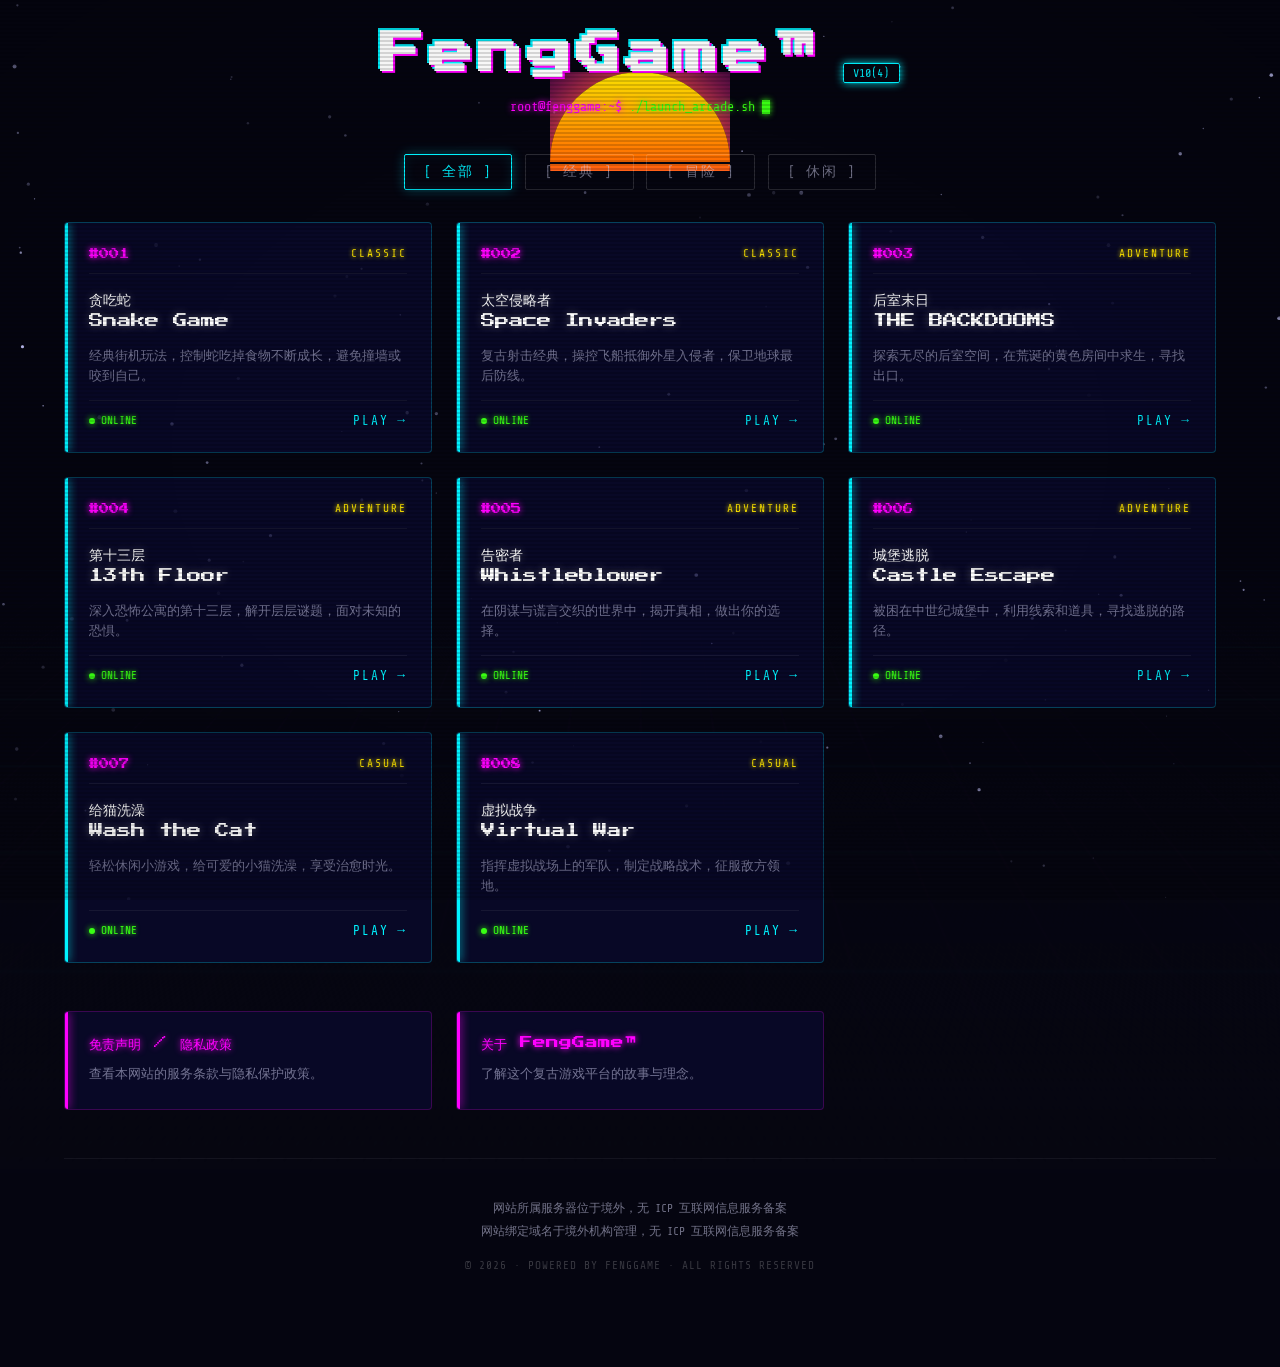
==== index.html @ ce291925 "init" ====
<!DOCTYPE html>
<html lang="zh-CN">
<head>
    <meta charset="UTF-8">
    <meta name="viewport" content="width=device-width, initial-scale=1.0">
    <meta name="description" content="FengGame™ 游戏平台 - 复古街机风格游戏门户">
    <meta name="theme-color" content="#050510">
    <title>FengGame™ — Arcade Terminal</title>
    <link rel="preconnect" href="https://fonts.googleapis.com">
    <link rel="preconnect" href="https://fonts.gstatic.com" crossorigin>
    <link href="https://fonts.googleapis.com/css2?family=Press+Start+2P&family=Share+Tech+Mono&display=swap" rel="stylesheet">
    <style>
        
        *, *::before, *::after { margin: 0; padding: 0; box-sizing: border-box; }

        :root {
            --bg-deep: #050510;
            --bg-mid: #0a0a2e;
            --neon-cyan: #00f3ff;
            --neon-magenta: #ff00ff;
            --neon-yellow: #ffe600;
            --neon-orange: #ff6a00;
            --neon-green: #39ff14;
            --grid-color: rgba(0, 243, 255, 0.15);
            --grid-color-far: rgba(255, 0, 255, 0.08);
            --card-bg: rgba(10, 10, 46, 0.75);
            --card-border: rgba(0, 243, 255, 0.25);
            --text-primary: #e0e0ff;
            --text-dim: rgba(224, 224, 255, 0.5);
            --scanline-color: rgba(0, 0, 0, 0.5);
        }

        html { scroll-behavior: smooth; }

        body {
            font-family: 'Share Tech Mono', 'Courier New', monospace;
            background: var(--bg-deep);
            color: var(--text-primary);
            min-height: 100vh;
            overflow-x: hidden;
            position: relative;
        }

        
        #starfield {
            position: fixed;
            top: 0; left: 0;
            width: 100%; height: 100%;
            z-index: 0;
            pointer-events: none;
        }

        
        .scanlines {
            position: fixed;
            top: 0; left: 0;
            width: 100%; height: 100%;
            z-index: 9999;
            pointer-events: none;
            background: repeating-linear-gradient(
                0deg,
                transparent,
                transparent 2px,
                var(--scanline-color) 2px,
                var(--scanline-color) 4px
            );
            opacity: 0.3;
        }

        .scanlines::after {
            content: '';
            position: absolute;
            top: 0; left: 0;
            width: 100%; height: 100%;
            background: radial-gradient(ellipse at center, transparent 50%, rgba(0,0,0,0.4) 100%);
        }

        
        .grid-floor {
            position: fixed;
            bottom: 0; left: -50%;
            width: 200%; height: 45%;
            z-index: 1;
            pointer-events: none;
            background:
                linear-gradient(180deg, transparent 0%, var(--bg-deep) 100%),
                linear-gradient(90deg, var(--grid-color-far) 1px, transparent 1px),
                linear-gradient(0deg, var(--grid-color) 1px, transparent 1px);
            background-size: 100% 100%, 40px 40px, 40px 40px;
            transform: perspective(500px) rotateX(60deg);
            transform-origin: center top;
            animation: scrollGrid 3s linear infinite;
            mask-image: linear-gradient(to top, rgba(0,0,0,0.6) 0%, transparent 80%);
            -webkit-mask-image: linear-gradient(to top, rgba(0,0,0,0.6) 0%, transparent 80%);
        }

        @keyframes scrollGrid {
            0% { background-position: 0 0, 0 0, 0 0; }
            100% { background-position: 0 0, 0 40px, 0 40px; }
        }

        
        .sun {
            position: fixed;
            top: 8%;
            left: 50%;
            transform: translateX(-50%);
            width: 180px; height: 180px;
            border-radius: 50%;
            background: linear-gradient(180deg, var(--neon-yellow) 0%, var(--neon-orange) 50%, var(--neon-magenta) 100%);
            box-shadow:
                0 0 60px var(--neon-orange),
                0 0 120px var(--neon-magenta),
                0 0 200px rgba(255, 0, 255, 0.3);
            z-index: 0;
            pointer-events: none;
            clip-path: polygon(0 0, 100% 0, 100% 55%, 0 55%);
        }

        .sun::before {
            content: '';
            position: absolute;
            top: 50%; left: 0;
            width: 100%; height: 100%;
            background: repeating-linear-gradient(
                0deg,
                transparent,
                transparent 8px,
                var(--bg-deep) 8px,
                var(--bg-deep) 10px
            );
            clip-path: polygon(0 0, 100% 0, 100% 55%, 0 55%);
        }

        
        .main-wrapper {
            position: relative;
            z-index: 10;
            max-width: 1200px;
            margin: 0 auto;
            padding: 2rem 1.5rem 4rem;
        }

        
        .title-area {
            text-align: center;
            margin-bottom: 1rem;
            position: relative;
        }

        .main-title {
            font-family: 'Press Start 2P', cursive;
            font-size: clamp(1.5rem, 5vw, 2.8rem);
            color: #fff;
            text-shadow:
                2px 2px 0 var(--neon-magenta),
                -2px -2px 0 var(--neon-cyan);
            letter-spacing: 4px;
            position: relative;
            display: inline-block;
            animation: glitchShift 3s infinite alternate;
        }

        .main-title::before,
        .main-title::after {
            content: attr(data-text);
            position: absolute;
            top: 0; left: 0;
            width: 100%; height: 100%;
        }

        .main-title::before {
            color: var(--neon-cyan);
            z-index: -1;
            animation: glitchBefore 2s infinite linear alternate-reverse;
        }

        .main-title::after {
            color: var(--neon-magenta);
            z-index: -2;
            animation: glitchAfter 3s infinite linear alternate;
        }

        @keyframes glitchBefore {
            0%, 100% { clip-path: inset(0 0 0 0); transform: translate(0); }
            20% { clip-path: inset(20% 0 60% 0); transform: translate(-3px, 2px); }
            40% { clip-path: inset(40% 0 20% 0); transform: translate(3px, -2px); }
            60% { clip-path: inset(60% 0 10% 0); transform: translate(-2px, 1px); }
            80% { clip-path: inset(10% 0 80% 0); transform: translate(2px, -1px); }
        }

        @keyframes glitchAfter {
            0%, 100% { clip-path: inset(0 0 0 0); transform: translate(0); }
            25% { clip-path: inset(30% 0 40% 0); transform: translate(3px, -2px); }
            50% { clip-path: inset(50% 0 20% 0); transform: translate(-3px, 2px); }
            75% { clip-path: inset(10% 0 70% 0); transform: translate(2px, 1px); }
        }

        @keyframes glitchShift {
            0%, 100% { text-shadow: 2px 2px 0 var(--neon-magenta), -2px -2px 0 var(--neon-cyan); }
            25% { text-shadow: -2px 2px 0 var(--neon-magenta), 2px -2px 0 var(--neon-cyan); }
            50% { text-shadow: 2px -2px 0 var(--neon-magenta), -2px 2px 0 var(--neon-cyan); }
            75% { text-shadow: -2px -2px 0 var(--neon-magenta), 2px 2px 0 var(--neon-cyan); }
        }

        .version-tag {
            display: inline-block;
            font-family: 'Share Tech Mono', monospace;
            font-size: 0.75rem;
            color: var(--neon-cyan);
            border: 1px solid var(--neon-cyan);
            padding: 0.15rem 0.6rem;
            border-radius: 2px;
            margin-left: 0.8rem;
            vertical-align: middle;
            animation: blink 1.5s step-end infinite;
            box-shadow: 0 0 8px var(--neon-cyan);
        }

        @keyframes blink {
            0%, 100% { opacity: 1; }
            50% { opacity: 0; }
        }

        
        .terminal-line {
            text-align: center;
            margin-bottom: 2.5rem;
            font-size: 0.85rem;
            color: var(--neon-green);
            text-shadow: 0 0 6px var(--neon-green);
        }

        .terminal-line .prompt {
            color: var(--neon-magenta);
            text-shadow: 0 0 6px var(--neon-magenta);
        }

        .terminal-line .cursor {
            display: inline-block;
            width: 8px; height: 14px;
            background: var(--neon-green);
            vertical-align: text-bottom;
            animation: blink 1s step-end infinite;
            box-shadow: 0 0 6px var(--neon-green);
        }

        
        .category-tabs {
            display: flex;
            justify-content: center;
            gap: 0.8rem;
            margin-bottom: 2rem;
            flex-wrap: wrap;
        }

        .tab-btn {
            font-family: 'Share Tech Mono', monospace;
            font-size: 0.85rem;
            color: var(--text-dim);
            background: transparent;
            border: 1px solid rgba(255, 255, 255, 0.15);
            padding: 0.5rem 1.2rem;
            border-radius: 2px;
            cursor: pointer;
            transition: all 0.3s ease;
            position: relative;
            overflow: hidden;
            text-transform: uppercase;
            letter-spacing: 2px;
        }

        .tab-btn::before {
            content: '';
            position: absolute;
            top: 0; left: -100%;
            width: 100%; height: 100%;
            background: linear-gradient(90deg, transparent, rgba(0, 243, 255, 0.15), transparent);
            transition: left 0.4s ease;
        }

        .tab-btn:hover::before,
        .tab-btn.active::before {
            left: 100%;
        }

        .tab-btn.active,
        .tab-btn:hover {
            color: var(--neon-cyan);
            border-color: var(--neon-cyan);
            box-shadow: 0 0 12px rgba(0, 243, 255, 0.3), inset 0 0 12px rgba(0, 243, 255, 0.1);
        }

        
        .games-grid {
            display: grid;
            grid-template-columns: repeat(auto-fill, minmax(280px, 1fr));
            gap: 1.5rem;
            margin-bottom: 3rem;
        }

        .game-card {
            background: var(--card-bg);
            border: 1px solid var(--card-border);
            border-radius: 4px;
            padding: 1.5rem;
            position: relative;
            overflow: hidden;
            transition: all 0.4s cubic-bezier(0.25, 0.46, 0.45, 0.94);
            cursor: pointer;
            text-decoration: none;
            color: var(--text-primary);
            display: flex;
            flex-direction: column;
            gap: 0.8rem;
            transform-style: preserve-3d;
            perspective: 800px;
        }

        .game-card::before {
            content: '';
            position: absolute;
            top: 0; left: 0;
            width: 3px; height: 100%;
            background: var(--neon-cyan);
            box-shadow: 0 0 10px var(--neon-cyan);
            transition: all 0.3s ease;
        }

        .game-card::after {
            content: '';
            position: absolute;
            top: 0; left: 0;
            width: 100%; height: 100%;
            background: radial-gradient(circle at var(--mouse-x, 50%) var(--mouse-y, 50%), rgba(0, 243, 255, 0.06) 0%, transparent 60%);
            pointer-events: none;
            opacity: 0;
            transition: opacity 0.3s ease;
        }

        .game-card:hover::after {
            opacity: 1;
        }

        .game-card:hover {
            transform: translateY(-5px) scale(1.02);
            border-color: var(--neon-cyan);
            box-shadow:
                0 10px 30px rgba(0, 243, 255, 0.15),
                0 0 0 1px rgba(0, 243, 255, 0.1),
                inset 0 0 30px rgba(0, 243, 255, 0.03);
        }

        .game-card:hover::before {
            width: 4px;
            box-shadow: 0 0 20px var(--neon-cyan);
        }

        
        .card-header {
            display: flex;
            align-items: center;
            justify-content: space-between;
            padding-bottom: 0.8rem;
            border-bottom: 1px solid rgba(255, 255, 255, 0.06);
        }

        .card-number {
            font-family: 'Press Start 2P', cursive;
            font-size: 0.65rem;
            color: var(--neon-magenta);
            text-shadow: 0 0 6px var(--neon-magenta);
        }

        .card-category {
            font-size: 0.7rem;
            color: var(--neon-yellow);
            text-transform: uppercase;
            letter-spacing: 2px;
            text-shadow: 0 0 4px var(--neon-yellow);
        }

        .card-title {
            font-family: 'Press Start 2P', cursive;
            font-size: 0.9rem;
            line-height: 1.6;
            color: #fff;
            text-shadow: 0 0 8px rgba(255, 255, 255, 0.3);
        }

        .card-desc {
            font-size: 0.8rem;
            color: var(--text-dim);
            line-height: 1.6;
            flex-grow: 1;
        }

        .card-footer {
            display: flex;
            align-items: center;
            justify-content: space-between;
            padding-top: 0.8rem;
            border-top: 1px solid rgba(255, 255, 255, 0.06);
        }

        .card-status {
            font-size: 0.7rem;
            color: var(--neon-green);
            text-shadow: 0 0 4px var(--neon-green);
            display: flex;
            align-items: center;
            gap: 0.4rem;
        }

        .status-dot {
            width: 6px; height: 6px;
            border-radius: 50%;
            background: var(--neon-green);
            box-shadow: 0 0 6px var(--neon-green);
            animation: pulse 2s infinite;
        }

        @keyframes pulse {
            0%, 100% { opacity: 1; transform: scale(1); }
            50% { opacity: 0.5; transform: scale(0.8); }
        }

        .card-play {
            font-family: 'Share Tech Mono', monospace;
            font-size: 0.8rem;
            color: var(--neon-cyan);
            text-transform: uppercase;
            letter-spacing: 2px;
            display: flex;
            align-items: center;
            gap: 0.5rem;
            transition: all 0.3s ease;
        }

        .game-card:hover .card-play {
            gap: 0.8rem;
            text-shadow: 0 0 8px var(--neon-cyan);
        }

        .play-arrow {
            display: inline-block;
            transition: transform 0.3s ease;
        }

        .game-card:hover .play-arrow {
            transform: translateX(4px);
        }

        
        .bottom-links {
            display: grid;
            grid-template-columns: repeat(auto-fill, minmax(280px, 1fr));
            gap: 1.5rem;
            margin-top: 2rem;
        }

        .bottom-card {
            background: var(--card-bg);
            border: 1px solid rgba(255, 0, 255, 0.2);
            border-radius: 4px;
            padding: 1.5rem;
            text-decoration: none;
            color: var(--text-primary);
            transition: all 0.3s ease;
            position: relative;
            overflow: hidden;
        }

        .bottom-card::before {
            content: '';
            position: absolute;
            top: 0; left: 0;
            width: 3px; height: 100%;
            background: var(--neon-magenta);
            box-shadow: 0 0 10px var(--neon-magenta);
            transition: all 0.3s ease;
        }

        .bottom-card:hover {
            transform: translateY(-3px);
            border-color: var(--neon-magenta);
            box-shadow:
                0 8px 25px rgba(255, 0, 255, 0.12),
                inset 0 0 20px rgba(255, 0, 255, 0.03);
        }

        .bottom-card:hover::before {
            width: 4px;
            box-shadow: 0 0 20px var(--neon-magenta);
        }

        .bottom-card-title {
            font-family: 'Press Start 2P', cursive;
            font-size: 0.8rem;
            color: var(--neon-magenta);
            text-shadow: 0 0 6px var(--neon-magenta);
            margin-bottom: 0.6rem;
        }

        .bottom-card-desc {
            font-size: 0.8rem;
            color: var(--text-dim);
            line-height: 1.6;
        }

        
        footer {
            text-align: center;
            padding: 2.5rem 1.5rem 1.5rem;
            border-top: 1px solid rgba(255, 255, 255, 0.06);
            margin-top: 3rem;
            position: relative;
            z-index: 10;
        }

        footer p {
            font-size: 0.72rem;
            color: var(--text-dim);
            line-height: 1.8;
            margin-bottom: 0.2rem;
        }

        footer .footer-copy {
            color: rgba(255, 255, 255, 0.2);
            font-size: 0.7rem;
            margin-top: 0.8rem;
            letter-spacing: 1px;
        }

        
        .loader-overlay {
            position: fixed;
            top: 0; left: 0;
            width: 100%; height: 100%;
            background: var(--bg-deep);
            z-index: 99999;
            display: flex;
            align-items: center;
            justify-content: center;
            flex-direction: column;
            gap: 1.5rem;
            transition: opacity 0.25s ease, visibility 0.25s ease;
        }

        .loader-overlay.hidden {
            opacity: 0;
            visibility: hidden;
        }

        .loader-text {
            font-family: 'Press Start 2P', cursive;
            font-size: 1rem;
            color: var(--neon-cyan);
            text-shadow: 0 0 10px var(--neon-cyan);
        }

        .loader-bar {
            width: 200px;
            height: 4px;
            background: rgba(255, 255, 255, 0.1);
            border-radius: 2px;
            overflow: hidden;
        }

        .loader-bar-fill {
            height: 100%;
            width: 0%;
            background: linear-gradient(90deg, var(--neon-cyan), var(--neon-magenta));
            box-shadow: 0 0 10px var(--neon-cyan);
            border-radius: 2px;
            transition: width 0.3s ease-out;
        }

        
        @media (max-width: 768px) {
            .games-grid, .bottom-links {
                grid-template-columns: 1fr;
            }
            .sun { width: 120px; height: 120px; top: 5%; }
            .main-title { letter-spacing: 2px; }
        }

        @media (max-width: 480px) {
            .main-wrapper { padding: 1.5rem 1rem 3rem; }
            .game-card { padding: 1.2rem; }
        }

        
        @media (prefers-reduced-motion: reduce) {
            *, *::before, *::after {
                animation-duration: 0.01ms !important;
                animation-iteration-count: 1 !important;
                transition-duration: 0.01ms !important;
            }
            .grid-floor { animation: none; }
        }
    </style>
</head>
<body>

    
    <div class="loader-overlay" id="loader">
        <div class="loader-text">INITIALIZING... <span id="loadPercent">0</span>%</div>
        <div class="loader-bar"><div class="loader-bar-fill"></div></div>
    </div>

    
    <canvas id="starfield"></canvas>

    
    <div class="scanlines" aria-hidden="true"></div>

    
    <div class="sun" aria-hidden="true"></div>

    
    <div class="grid-floor" aria-hidden="true"></div>

    
    <div class="main-wrapper">

        
        <div class="title-area">
            <h1 class="main-title" data-text="FengGame™">FengGame™</h1>
            <span class="version-tag">V10(4)</span>
        </div>

        
        <div class="terminal-line">
            <span class="prompt">root@fenggame:~$</span> ./launch_arcade.sh <span class="cursor"></span>
        </div>

        
        <div class="category-tabs">
            <button class="tab-btn active" data-filter="all">[ 全部 ]</button>
            <button class="tab-btn" data-filter="classic">[ 经典 ]</button>
            <button class="tab-btn" data-filter="adventure">[ 冒险 ]</button>
            <button class="tab-btn" data-filter="casual">[ 休闲 ]</button>
        </div>

        
        <div class="games-grid" id="gamesGrid">
            
            <a href="./GsG/gsg.html" class="game-card" data-category="classic">
                <div class="card-header">
                    <span class="card-number">#001</span>
                    <span class="card-category">CLASSIC</span>
                </div>
                <div class="card-title">贪吃蛇<br>Snake Game</div>
                <div class="card-desc">经典街机玩法，控制蛇吃掉食物不断成长，避免撞墙或咬到自己。</div>
                <div class="card-footer">
                    <span class="card-status"><span class="status-dot"></span> ONLINE</span>
                    <span class="card-play">PLAY <span class="play-arrow">→</span></span>
                </div>
            </a>

            
            <a href="./SIG/sig.html" class="game-card" data-category="classic">
                <div class="card-header">
                    <span class="card-number">#002</span>
                    <span class="card-category">CLASSIC</span>
                </div>
                <div class="card-title">太空侵略者<br>Space Invaders</div>
                <div class="card-desc">复古射击经典，操控飞船抵御外星入侵者，保卫地球最后防线。</div>
                <div class="card-footer">
                    <span class="card-status"><span class="status-dot"></span> ONLINE</span>
                    <span class="card-play">PLAY <span class="play-arrow">→</span></span>
                </div>
            </a>

            
            <a href="./BACKDOOMS/THE-BACKDOOMS.html" class="game-card" data-category="adventure">
                <div class="card-header">
                    <span class="card-number">#003</span>
                    <span class="card-category">ADVENTURE</span>
                </div>
                <div class="card-title">后室末日<br>THE BACKDOOMS</div>
                <div class="card-desc">探索无尽的后室空间，在荒诞的黄色房间中求生，寻找出口。</div>
                <div class="card-footer">
                    <span class="card-status"><span class="status-dot"></span> ONLINE</span>
                    <span class="card-play">PLAY <span class="play-arrow">→</span></span>
                </div>
            </a>

            
            <a href="./13F/13F.html" class="game-card" data-category="adventure">
                <div class="card-header">
                    <span class="card-number">#004</span>
                    <span class="card-category">ADVENTURE</span>
                </div>
                <div class="card-title">第十三层<br>13th Floor</div>
                <div class="card-desc">深入恐怖公寓的第十三层，解开层层谜题，面对未知的恐惧。</div>
                <div class="card-footer">
                    <span class="card-status"><span class="status-dot"></span> ONLINE</span>
                    <span class="card-play">PLAY <span class="play-arrow">→</span></span>
                </div>
            </a>

            
            <a href="./W/whistleblower.html" class="game-card" data-category="adventure">
                <div class="card-header">
                    <span class="card-number">#005</span>
                    <span class="card-category">ADVENTURE</span>
                </div>
                <div class="card-title">告密者<br>Whistleblower</div>
                <div class="card-desc">在阴谋与谎言交织的世界中，揭开真相，做出你的选择。</div>
                <div class="card-footer">
                    <span class="card-status"><span class="status-dot"></span> ONLINE</span>
                    <span class="card-play">PLAY <span class="play-arrow">→</span></span>
                </div>
            </a>

            
            <a href="./CE/CE.html" class="game-card" data-category="adventure">
                <div class="card-header">
                    <span class="card-number">#006</span>
                    <span class="card-category">ADVENTURE</span>
                </div>
                <div class="card-title">城堡逃脱<br>Castle Escape</div>
                <div class="card-desc">被困在中世纪城堡中，利用线索和道具，寻找逃脱的路径。</div>
                <div class="card-footer">
                    <span class="card-status"><span class="status-dot"></span> ONLINE</span>
                    <span class="card-play">PLAY <span class="play-arrow">→</span></span>
                </div>
            </a>

            
            <a href="./WtC/WtC.html" class="game-card" data-category="casual">
                <div class="card-header">
                    <span class="card-number">#007</span>
                    <span class="card-category">CASUAL</span>
                </div>
                <div class="card-title">给猫洗澡<br>Wash the Cat</div>
                <div class="card-desc">轻松休闲小游戏，给可爱的小猫洗澡，享受治愈时光。</div>
                <div class="card-footer">
                    <span class="card-status"><span class="status-dot"></span> ONLINE</span>
                    <span class="card-play">PLAY <span class="play-arrow">→</span></span>
                </div>
            </a>

            
            <a href="./VW/VW.html" class="game-card" data-category="casual">
                <div class="card-header">
                    <span class="card-number">#008</span>
                    <span class="card-category">CASUAL</span>
                </div>
                <div class="card-title">虚拟战争<br>Virtual War</div>
                <div class="card-desc">指挥虚拟战场上的军队，制定战略战术，征服敌方领地。</div>
                <div class="card-footer">
                    <span class="card-status"><span class="status-dot"></span> ONLINE</span>
                    <span class="card-play">PLAY <span class="play-arrow">→</span></span>
                </div>
            </a>
        </div>

        
        <div class="bottom-links">
            <a href="../function/Statement.html" class="bottom-card">
                <div class="bottom-card-title">免责声明 / 隐私政策</div>
                <div class="bottom-card-desc">查看本网站的服务条款与隐私保护政策。</div>
            </a>
            <a href="./function/about.html" class="bottom-card">
                <div class="bottom-card-title">关于 FengGame™</div>
                <div class="bottom-card-desc">了解这个复古游戏平台的故事与理念。</div>
            </a>
        </div>

        
        <footer>
            <p>网站所属服务器位于境外，无 ICP 互联网信息服务备案</p>
            <p>网站绑定域名于境外机构管理，无 ICP 互联网信息服务备案</p>
            <p class="footer-copy">© 2026 · POWERED BY FENGGAME · ALL RIGHTS RESERVED</p>
        </footer>
    </div>

    <script>
        // ===== 加载画面（真实渲染等待 + sessionStorage 跳过重复加载） =====
        const loader = document.getElementById('loader');
        const loaderBarFill = document.querySelector('.loader-bar-fill');
        const loaderText = document.querySelector('.loader-text');
        let loaderHidden = false;

        function hideLoader() {
            if (loaderHidden) return;
            loaderHidden = true;
            loader.classList.add('hidden');
            sessionStorage.setItem('hasLoaded', 'true');
            // 延迟启动卡片入场动画，等遮罩层淡出
            setTimeout(() => {
                loader.style.display = 'none';
                startCardAnimations(0);
            }, 250);
        }

        function setProgress(percent) {
            loaderBarFill.style.width = percent + '%';
            const percentSpan = document.getElementById('loadPercent');
            if (percentSpan) {
                percentSpan.textContent = percent;
            }
        }

        // 首次访问才执行加载逻辑
        if (!sessionStorage.getItem('hasLoaded')) {
            // DOM 内容加载完毕 → 进度到 70%
            document.addEventListener('DOMContentLoaded', () => {
                setProgress(70);
            });

            // 所有资源加载完毕 → 进度到 100%，然后结束
            window.addEventListener('load', () => {
                setProgress(100);
                // 确保至少展示 300ms，防止闪屏
                const elapsed = Date.now() - window.performance.timing.loadEventStart;
                const minDisplay = Math.max(300 - elapsed, 0);
                setTimeout(hideLoader, minDisplay);
            });

            // 超时兜底：8 秒内未完成则强制结束，防止永久白屏
            setTimeout(() => {
                if (!loaderHidden) {
                    setProgress(100);
                    hideLoader();
                }
            }, 8000);
        } else {
            // 已加载过 — 直接隐藏，无动画
            loader.style.display = 'none';
            startCardAnimations(0);
        }

        // ===== 星空粒子背景 =====
        const canvas = document.getElementById('starfield');
        const ctx = canvas.getContext('2d');
        let stars = [];
        const STAR_COUNT = 150;

        function resizeCanvas() {
            canvas.width = window.innerWidth;
            canvas.height = window.innerHeight;
        }

        function createStars() {
            stars = [];
            for (let i = 0; i < STAR_COUNT; i++) {
                stars.push({
                    x: Math.random() * canvas.width,
                    y: Math.random() * canvas.height,
                    size: Math.random() * 1.5 + 0.5,
                    speed: Math.random() * 0.3 + 0.05,
                    opacity: Math.random() * 0.8 + 0.2,
                    twinkleSpeed: Math.random() * 0.02 + 0.005,
                    twinklePhase: Math.random() * Math.PI * 2
                });
            }
        }

        function drawStars() {
            ctx.clearRect(0, 0, canvas.width, canvas.height);
            const time = Date.now() * 0.001;
            stars.forEach(star => {
                const twinkle = Math.sin(time * star.twinkleSpeed * 10 + star.twinklePhase) * 0.3 + 0.7;
                ctx.beginPath();
                ctx.arc(star.x, star.y, star.size, 0, Math.PI * 2);
                ctx.fillStyle = `rgba(200, 200, 255, ${star.opacity * twinkle})`;
                ctx.fill();
                star.y += star.speed;
                if (star.y > canvas.height) {
                    star.y = 0;
                    star.x = Math.random() * canvas.width;
                }
            });
            requestAnimationFrame(drawStars);
        }

        resizeCanvas();
        createStars();
        drawStars();
        window.addEventListener('resize', () => {
            resizeCanvas();
            createStars();
        });

        // ===== 卡片 3D 鼠标追踪 =====
        document.querySelectorAll('.game-card').forEach(card => {
            card.addEventListener('mousemove', (e) => {
                const rect = card.getBoundingClientRect();
                const x = ((e.clientX - rect.left) / rect.width) * 100;
                const y = ((e.clientY - rect.top) / rect.height) * 100;
                card.style.setProperty('--mouse-x', x + '%');
                card.style.setProperty('--mouse-y', y + '%');
            });
        });

        // ===== 分类筛选 =====
        const tabBtns = document.querySelectorAll('.tab-btn');
        const gameCards = document.querySelectorAll('.game-card');

        tabBtns.forEach(btn => {
            btn.addEventListener('click', () => {
                tabBtns.forEach(b => b.classList.remove('active'));
                btn.classList.add('active');
                const filter = btn.dataset.filter;

                gameCards.forEach(card => {
                    if (filter === 'all' || card.dataset.category === filter) {
                        card.style.display = 'flex';
                        card.style.animation = 'fadeInUp 0.5s ease-out forwards';
                    } else {
                        card.style.display = 'none';
                    }
                });
            });
        });

        // ===== 卡片依次入场动画（由 hideLoader 调用，不再硬编码延迟） =====
        const style = document.createElement('style');
        style.textContent = `
            @keyframes fadeInUp {
                from { opacity: 0; transform: translateY(30px); }
                to { opacity: 1; transform: translateY(0); }
            }
        `;
        document.head.appendChild(style);

        function startCardAnimations(baseDelay) {
            gameCards.forEach((card, i) => {
                card.style.opacity = '0';
                card.style.transform = 'translateY(30px)';
                setTimeout(() => {
                    card.style.transition = 'opacity 0.6s ease, transform 0.6s ease';
                    card.style.opacity = '1';
                    card.style.transform = 'translateY(0)';
                }, baseDelay + i * 100);
            });
        }

        // 如果 sessionStorage 已有标记（重复访问），直接启动卡片动画
        if (sessionStorage.getItem('hasLoaded')) {
            // 上面已经在 else 分支处理了，这里不需要重复
        }
    </script>
</body>
</html>
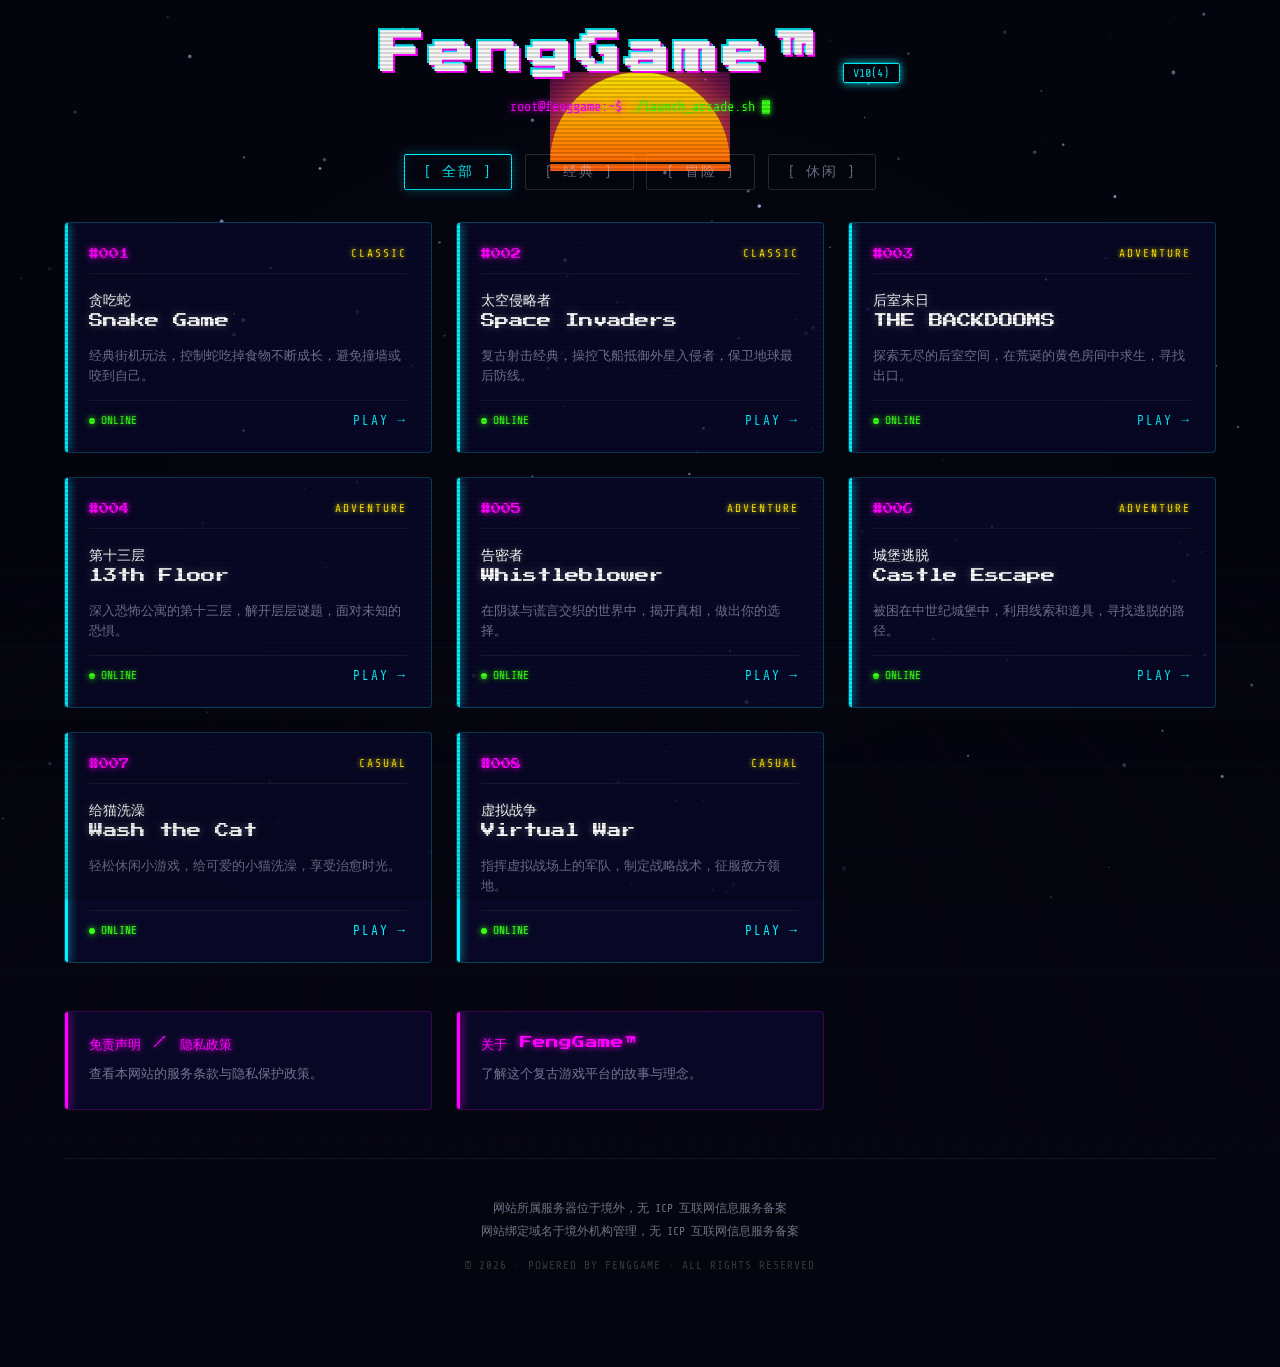
==== commit 15cb9d9f: "Update index.html" ====
--- a/index.html
+++ b/index.html
@@ -760,7 +760,7 @@
 
         
         <div class="bottom-links">
-            <a href="../function/Statement.html" class="bottom-card">
+            <a href="./function/Statement.html" class="bottom-card">
                 <div class="bottom-card-title">免责声明 / 隐私政策</div>
                 <div class="bottom-card-desc">查看本网站的服务条款与隐私保护政策。</div>
             </a>
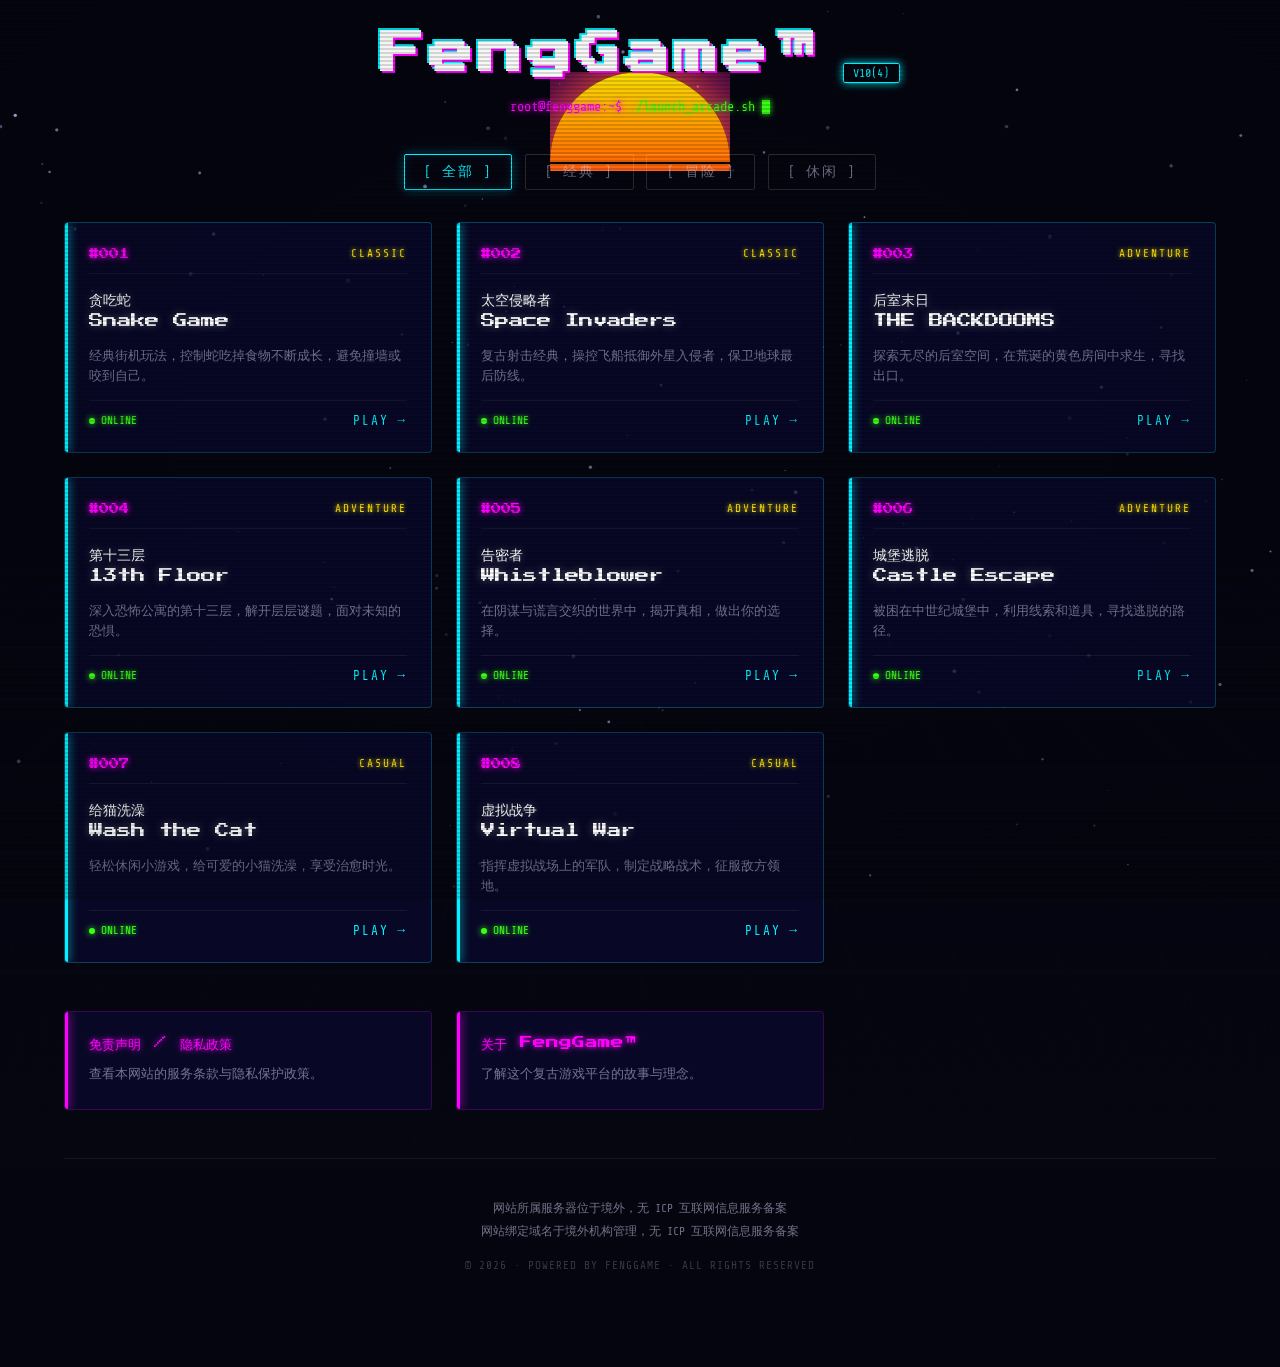
==== commit 892c408b: "Update index.html" ====
--- a/index.html
+++ b/index.html
@@ -778,8 +778,7 @@
         </footer>
     </div>
 
-    <script>
-        // ===== 加载画面（真实渲染等待 + sessionStorage 跳过重复加载） =====
+    <script>        
         const loader = document.getElementById('loader');
         const loaderBarFill = document.querySelector('.loader-bar-fill');
         const loaderText = document.querySelector('.loader-text');
@@ -789,8 +788,7 @@
             if (loaderHidden) return;
             loaderHidden = true;
             loader.classList.add('hidden');
-            sessionStorage.setItem('hasLoaded', 'true');
-            // 延迟启动卡片入场动画，等遮罩层淡出
+            sessionStorage.setItem('hasLoaded', 'true');            
             setTimeout(() => {
                 loader.style.display = 'none';
                 startCardAnimations(0);
@@ -804,24 +802,21 @@
                 percentSpan.textContent = percent;
             }
         }
-
-        // 首次访问才执行加载逻辑
+        
         if (!sessionStorage.getItem('hasLoaded')) {
-            // DOM 内容加载完毕 → 进度到 70%
+            
             document.addEventListener('DOMContentLoaded', () => {
                 setProgress(70);
             });
-
-            // 所有资源加载完毕 → 进度到 100%，然后结束
+            
             window.addEventListener('load', () => {
                 setProgress(100);
-                // 确保至少展示 300ms，防止闪屏
+                
                 const elapsed = Date.now() - window.performance.timing.loadEventStart;
                 const minDisplay = Math.max(300 - elapsed, 0);
                 setTimeout(hideLoader, minDisplay);
             });
-
-            // 超时兜底：8 秒内未完成则强制结束，防止永久白屏
+            
             setTimeout(() => {
                 if (!loaderHidden) {
                     setProgress(100);
@@ -829,12 +824,11 @@
                 }
             }, 8000);
         } else {
-            // 已加载过 — 直接隐藏，无动画
+            
             loader.style.display = 'none';
             startCardAnimations(0);
         }
-
-        // ===== 星空粒子背景 =====
+        
         const canvas = document.getElementById('starfield');
         const ctx = canvas.getContext('2d');
         let stars = [];
@@ -884,9 +878,7 @@
         window.addEventListener('resize', () => {
             resizeCanvas();
             createStars();
-        });
-
-        // ===== 卡片 3D 鼠标追踪 =====
+        });        
         document.querySelectorAll('.game-card').forEach(card => {
             card.addEventListener('mousemove', (e) => {
                 const rect = card.getBoundingClientRect();
@@ -896,8 +888,7 @@
                 card.style.setProperty('--mouse-y', y + '%');
             });
         });
-
-        // ===== 分类筛选 =====
+        
         const tabBtns = document.querySelectorAll('.tab-btn');
         const gameCards = document.querySelectorAll('.game-card');
 
@@ -917,8 +908,7 @@
                 });
             });
         });
-
-        // ===== 卡片依次入场动画（由 hideLoader 调用，不再硬编码延迟） =====
+        
         const style = document.createElement('style');
         style.textContent = `
             @keyframes fadeInUp {
@@ -939,10 +929,8 @@
                 }, baseDelay + i * 100);
             });
         }
-
-        // 如果 sessionStorage 已有标记（重复访问），直接启动卡片动画
-        if (sessionStorage.getItem('hasLoaded')) {
-            // 上面已经在 else 分支处理了，这里不需要重复
+        
+        if (sessionStorage.getItem('hasLoaded')) {            
         }
     </script>
 </body>
